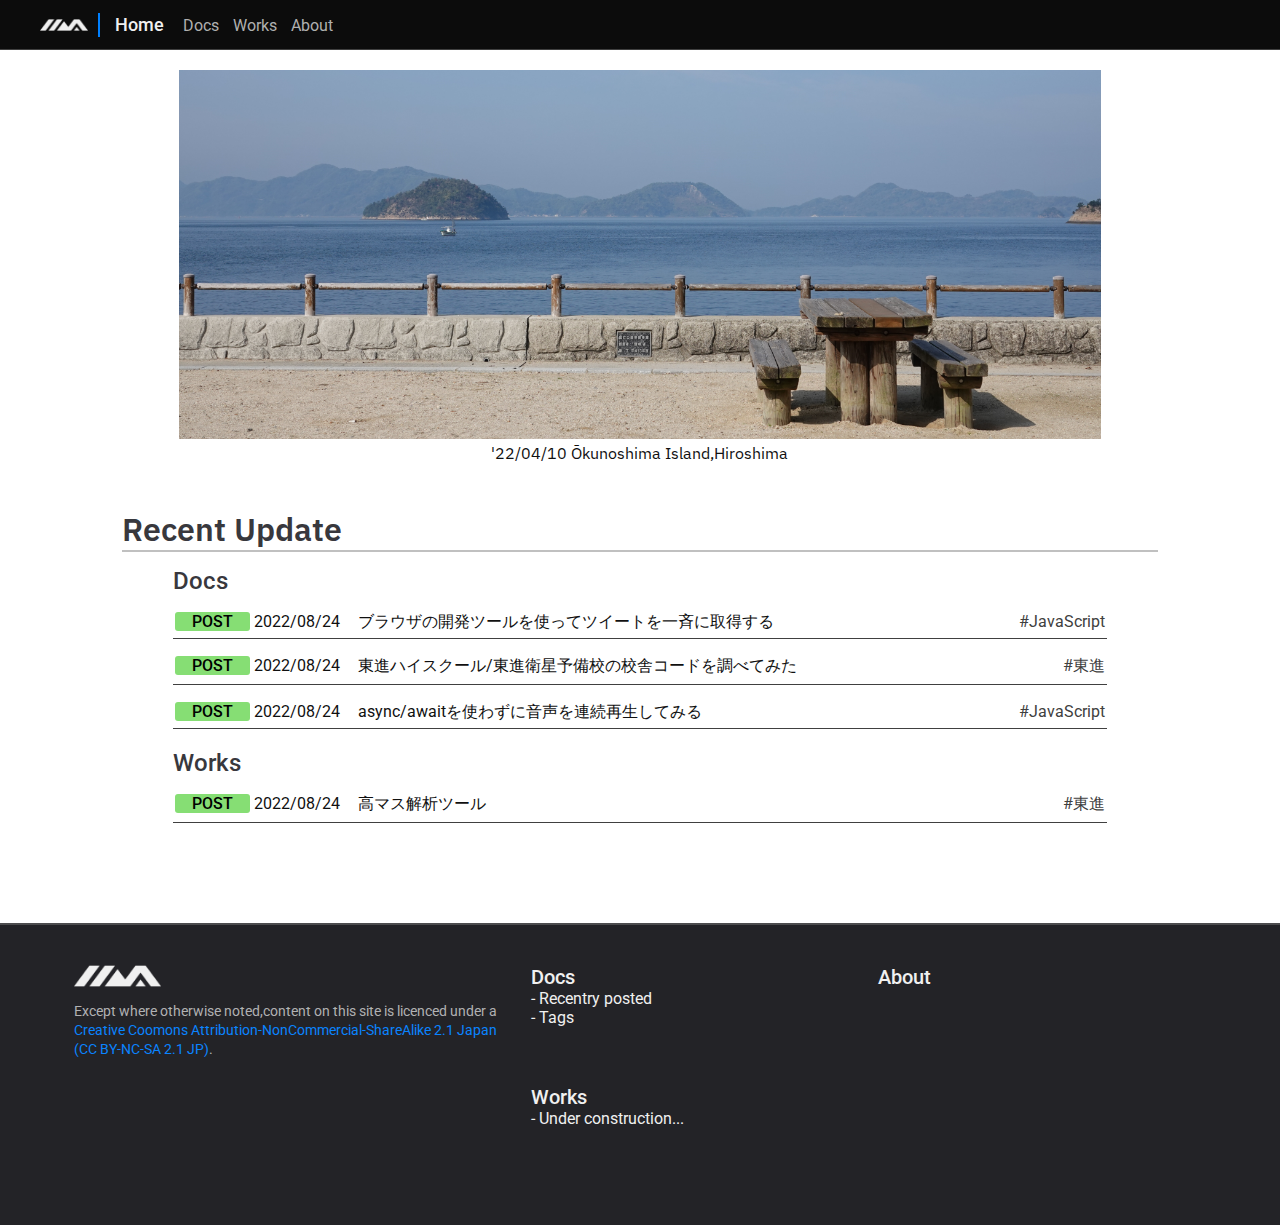
==== index.html @ caaeed4a "Add files via upload" ====
<!DOCTYPE html>
<html lang="ja-jp">
  <head>
    <meta charset="utf-8">
    <meta name="viewport" content="width=device-width, initial-scale=1.0">
    <title>Home</title>
    <link rel="stylesheet" href="library/style_common.css">
    <link rel="apple-touch-icon" href="library/images/favicon/favicon144.png">
    <link rel="icon" href="library/images/favicon/favicon32.png">
    <script src="library/script_common.js"></script>
    <script src="library/script_index.js"></script>
  </head>
  <body onload="common();dispUpdate()">
    <div class="gnav">
      <a href="index.html">
        <img class="gnav_logo" src="library/images/logo_dark.png">
      </a>
      <div class="gnav_border"></div>
      <div id="gnav_menu">
        <span class="gnav_current">Home</span>
        <a href="document_index.html"><span class="gnav_menu_item">Docs</span></a>
        <a href="works_index.html"><span class="gnav_menu_item">Works</span></a>
        <a href="about.html"><span class="gnav_menu_item">About</span></a>
      </div>
    </div>
    <div class="gnav_sp">
      <a href="index.html">
        <img class="gnav_logo_sp" src="library/images/logo_dark.png">
      </a>
      <span class="gnav_current_sp">Home</span>
      <input type="checkbox" id="gnav_menu_input_sp">
      <label class="gnav_menu_label_sp" for="gnav_menu_input_sp"></label>
      <label id="gnav_menu_sp_wrapper" for="gnav_menu_input_sp"></label>
      <div id="gnav_menu_sp">
        <div class="gnav_menu_item_sp"><a href="index.html"><span>Home</span></a></div>
        <div class="gnav_menu_item_sp"><a href="document_index.html"><span>Docs</span></a></div>
        <div class="gnav_menu_item_sp"><a href="works_index.html"><span>Works</span></a></div>
        <div class="gnav_menu_item_sp"><a href="about.html"><span>About</span></a></div>
      </div>
    </div>
    <div class="gnav_bottom"></div>
    <div class="index_head">
      <div class="index_title_img">
        <img src="library/images/top.png">
        <span>'22/04/10 Ōkunoshima Island,Hiroshima</span>
      </div>
    </div>
    <div class="cmain">
      <div class="index_update">
        <h3>Recent Update</h3>
        <div class="index_update_table">
          <h4>Docs</h4>
          <div id="index_update_docs">
          </div>
          <h4>Works</h4>
          <div id="index_update_works">
          </div>
        </div>
      </div>
    </div>
    <div class="gfoot">
      <div class="gfoot_inner">
        <div class="gfoot_left">
          <a href="index.html"><img class="gfoot_logo" src="library/images/logo_dark.png"></a><br>
          <span class="gfoot_rights">Except where otherwise noted,content on this site is licenced under a <a href='https://creativecommons.org/licenses/by-nc-sa/2.1/jp/' target='_blank' rel='noopener noreferrer'>Creative Coomons Attribution-NonCommercial-ShareAlike 2.1 Japan (CC BY-NC-SA 2.1 JP)</a>.</span>
        </div>
        <div class="gfoot_center">
          <div class="gfoot_upper">
            <span class="gfoot_menutitle"><a href="document_index.html">Docs</a></span><br>
            <span class="gfoot_menucontent">- Recentry posted</span><br>
            <span class="gfoot_menucontent">- Tags</span>
          </div>
          <div class="gfoot_lower">
            <span class="gfoot_menutitle"><a href="works_index.html">Works</a></span><br>
            <span class="gfoot_menucontent">- Under construction...</span>
          </div>
        </div>
        <div class="gfoot_right">
          <div class="gfoot_upper">
            <span class="gfoot_menutitle"><a href="about.html">About</a></span><br>
          </div>
          <div class="gfoot_lower">
          </div>
        </div>
      </div>
    </div>
  </body>
</html>
---- library/style_common.css ----
/*
 * gnav:global_nav
 * lnav:local_nav
 * cmain:main_contents
 * ahead:article header
 * dmain:article main contents
 */
@import url('https://fonts.googleapis.com/css2?family=Roboto:wght@400;500&display=swap');
@import url('https://fonts.googleapis.com/css2?family=IBM+Plex+Sans:ital,wght@1,300&display=swap');
:root{
  --d18181alffffff: #ffffff;
  --dffffffl38383d: #38383d;
  --d303030ld0d0d0: #d0d0d0;
  --db0b0b0l404040: #404040;
  --de0e0e0l202020: #202020;
  --df0f0f0l101010: #101010;
  --dffffffl000000: #000000;
  --d404040lc0c0c0: #c0c0c0;
  --d232327lf9f9fa: #f9f9fa;
  --db1b1b3l38383d: #38383d;
  --d939395l737373: #737373;
  --d75aeffl0074e8: #0074e8;
  --d709affl003eaa: #003eaa;
  --d86de74l058b00: #058b00;
  --dff7de9ldd00a9: #dd00a9;
  --db98effl8000d7: #8000d7;
  --dffb3d2la4000f: #a4000f;
  --d4b2f36lfbf2f5: #fbf2f5;
  --d743e4dlf8d5db: #f8d5db;
  --dff3b6bld70022: #d70022;
  --d42381elfffbd6: #fffbd6;
  --dfce2a1l715100: #715100;
  --d56562elf4e89a: #f4e89a;
  --dd7b600lbe9b00: #be9b00;
}
@media (prefers-color-scheme: dark) {
  :root {
    --d18181alffffff: #18181a;
    --dffffffl38383d: #ffffff;
    --d303030ld0d0d0: #303030;
    --db0b0b0l404040: #b0b0b0;
    --de0e0e0l202020: #e0e0e0;
    --df0f0f0l101010: #f0f0f0;
    --dffffffl000000: #ffffff;
    --d404040lc0c0c0: #404040;
    --d232327lf9f9fa: #232327;
    --db1b1b3l38383d: #b1b1b3;
    --d939395l737373: #939395;
    --d75aeffl0074e8: #75aeff;
    --d709affl003eaa: #709aff;
    --d86de74l058b00: #86de74;
    --dff7de9ldd00a9: #ff7de9;
    --db98effl8000d7: #db98ef;
    --dffb3d2la4000f: #ffb3d2;
    --d4b2f36lfbf2f5: #4b2f36;
    --d743e4dlf8d5db: #743e4d;
    --dff3b6bld70022: #ff3b6b;
    --d42381elfffbd6: #42381e;
    --dfce2a1l715100: #fce2a1;
    --d56562elf4e89a: #56562e;
    --dd7b600lbe9b00: #d7b600;
  }
}
body{
  background-color: var(--d18181alffffff);
  color: var(--dffffffl38383d);
  font-family: 'Roboto','Hiragino Kaku Gothic ProN','Meiryo',sans-serif;
  margin: 0;
  padding: 0;
}
a{
  color: #0a84ff;
  text-decoration: none;
}
del {
  color: var(--de0e0e0l202020);
  margin: 0 4px;
}
p{
  line-height: 28px;
  margin: 2px 0 10px 0;
}
h4{
  font-size: 24px;
  font-weight: 500;
  margin: 5px 0 0 0;
  padding: 10px 0 0 0;
}
h3{
  border-bottom: 2px solid var(--d404040lc0c0c0);
  font-size: 28px;
  font-weight: normal;
  margin: 25px 0 5px 0;
}
iframe{
  background-color: var(--d232327lf9f9fa);
  border: 1px solid var(--d404040lc0c0c0);
  height: 200px;
  overflow: auto;
  width: 100%;
}
input[type='button']{
  background-color: var(--d232327lf9f9fa);
  border: 2px solid #0a84ff;
  border-radius: 4px;
  color: var(--df0f0f0l101010);
  font-size: 16px;
  margin: 2px;
}
input[type='text']{
  background-color: var(--d232327lf9f9fa);
  border: none;
  border-bottom: 2px solid #0a84ff;
  color: var(--df0f0f0l101010);
  font-size: 16px;
  height: 30px;
  margin: 6px 4px 4px 4px;
  min-width: 200px;
  padding: 0;
}
sup{
  color: var(--db0b0b0l404040);
  line-height: 0.75;
}
table{
  border: 1px solid #000000;
  border-collapse: collapse;
  margin: 0;
  padding: 0;
  width: 100%;
}
textarea{
  background-color: var(--d232327lf9f9fa);
  border: 1px solid #0a84ff;
  color: #f0f0f0;
  font-size: 16px;
}
select{
  background-color: var(--d232327lf9f9fa);
  border: none;
  border-bottom: 1px solid #0a84ff;
  color: #f0f0f0;
  font-size: 16px;
  height: 30px;
  margin: 6px 4px 4px 4px;
  min-width: 200px;
}
pre{
  background-color: var(--d232327lf9f9fa);
  border: 1px solid #38383d;
  margin: 2px 0 10px 0;
  overflow: auto;
  padding: 8px;
}
code{
  color: var(--db1b1b3l38383d);
  font-family: 'Menlo','Consolas','Courier','Courier New';
}
th{
  border-bottom: 1px solid #0080ff;
  background-color: #000000;
  color: #ffffff;
  font-weight: normal;
  margin: 0;
  padding: 0 5px;
}
td{
  margin: 0;
  padding: 0 5px;
/*white-space: nowrap;*/
  word-break: break-all;
}
.text_warn{
  color: #ff3b6b;
}
.hidden{
  display: none;
}
.no_scroll{
  overflow-y: hidden;
}
.td_light{
  background-color: var(--d303030ld0d0d0);
}
.gnav{
  align-items: center;
  background-color: #0c0c0c;
  display:flex;
  height: 49px;
  width: 100%;
}
.gnav > a{
  display: flex;
  height: 100%;
  text-decoration: none;
}
.gnav_sp{
  display: none;
}
.gnav_border{
  background-color: #0080ff;
  height: 24px;
  width: 2px;
}
.gnav_bottom{
  background-color: #404040;
  width: 100%;
  height: 1px;
}
.gnav_current{
  color: #f0f0f0;
  font-size: 18px;
  font-weight:500;
  margin: auto;
  padding: 0 10px 0 5px;
}
.gnav_current > a{
  color: inherit;
}
.gnav_current_sp > a{
  color: inherit;
}
.gnav_logo{
  height: 12px;
  margin: auto;
  padding: 12px 10px 12px 40px;
}
#gnav_menu{
  font-size: 16px;
  padding-left: 10px;
}
.gnav_menu_item{
  color: #b0b0b0;
  font-size: 16px;
  text-decoration: none !important;
  margin: 0 5px;
}
.gnav_menu_item:hover{
  border-bottom: 2px solid #4e4e52;
}
.gfoot{
  background-color: #232327;
  border-top: 2px solid #4c4c4e;
  color: #f0f0f0;
  margin-top: 100px;
  min-height: 300px;
  width: 100%;
}
.gfoot_inner{
  display: flex;
  margin: 40px 5% 20px 5%;
  width: 90%;
}
.gfoot_left{
  display: block;
  margin: 0 10px;
  min-height: 240px;
  width: 40%;
}
.gfoot_center{
  display: block;
  margin: 0 10px;
  min-height: 240px;
  width: 30%;
}
.gfoot_right{
  margin: 0 10px;
  min-height: 240px;
  width: 30%;
}
.gfoot_upper{
  height: 50%;
}
.gfoot_lower{
  height: 50%;
}
.gfoot_logo{
  margin-bottom: 10px;
  width: 20%;
}
.gfoot_menutitle{
  font-size: 20px;
  font-weight: 500;
}
.gfoot_menutitle > a{
  color: inherit;
}
.gfoot_gfoot_menucontent{
  font-size: 14px;
}
.gfoot_rights{
  color: #b1b1b3;
  font-size: 14px;
}
.lnav{
  align-items: center;
  display:flex;
  height: 39px;
  width: 100%;
}
#lnav_menu{
  font-size: 16px;
  padding-left: 40px;
}
.lnav_menu_item{
  align-items: center;
  background-color: #404040;
  border: 1px solid #808080;
  border-radius: 12px;
  color: #ffffff;
  display: inline-flex;
  font-size: 16px;
  height: 24px;
  margin: 0 5px 0 0;
  padding: 0 10px;
}
.lnav_selected{
  background-color: #ffffff;
  border: 1px solid #ffffff;
  color: #000000;
}
.cmain{
  display: block;
  padding-left: 5%;
  padding-right: 5%;
  width: 90%;
}
.cmain_border{
  background-color: #0080ff;
  height: 1px;
  margin: 10px 0;
  width: 100%;
}
.ahead{
  align-items: flex-end;
  display: block;
  margin-top: 20px;
}
#chead_title{
  display: block;
  font-size: 40px;
  line-height: 1.1;
}
#chead_description{
  color: #878789;
  display: block;
  font-size: 20px;
}
#ahead_updated{
  color: #878789;
  font-size: 16px;
}
#cmain{
  display: block;
  padding-left: 2.5%;
  padding-right: 2.5%;
  width: 95%;
}
.index_head{
  display: block;
  padding-left: 5%;
  padding-right: 5%;
  width: 90%;
}
.index_title_img{
  padding: 20px 0;
}
.index_title_img > img{
  padding: 0 10%;
  width: 80%;
}
.index_title_img > span{
  color: var(--df0f0f0l101010);
  display: inline-block;
  font-family: 'IBM Plex Sans';
  font-size: 16px;
  padding: 0 10%;
  text-align: center;
  width: 80%;
}
.index_update{
  padding: 0 5%;
  width: 90%;
}
.index_update_table{
  padding: 0 5%;
  width: 90%;
}
.index_update_tr{
  display: table;
  border-bottom: 1px solid #404040;
  height: 20px;
  padding: 5px 0;
  margin: 10px 0;
  width: 100%;
}
.index_update_tr > a > span{
  display: inline-block;
}
.index_update_td0,.index_update_td9{
  background-color: #86de74;
  border-radius: 3px;
  color: #000;
  font-weight: 500;
  margin: 2px;
  text-align: center;
  width: 75px;
}
.index_update_td1{
  color: var(--df0f0f0l101010);
  margin: 2px;
  width: 100px;
}
.index_update_td2{
  color: var(--df0f0f0l101010);
  margin: 2px;
  line-height: 1.2;
}
.index_update_td3{
  color: var(--db0b0b0l404040);
  float: right;
  margin: 2px;
}
.index_update > h3{
  font-family: 'IBM Plex Sans';
  font-size: 32px;
  font-weight: 600;
}
.dmain > p{
  font-size: 16px;
  line-height: 1.25;
}
.dmain_img{
  text-align: center;
  width: 100%;
}
.dmain_img > img{
  max-height: 400px;
  max-width: 50%;
}
.dmain_img > sup{
  color: var(--dffffffl000000;);
}
.dmain_table{
  margin: 0 15%;
  width: 70%;
}
.code_prev_comment{
  color: var(--d939395l737373);
  font-style: italic;
}
.code_prev_bl{
  color: var(--d75aeffl0074e8);
}
.code_prev_db{
  color: var(--d709affl003eaa);
}
.code_prev_gr{
  color: var(--d86de74l058b00);
}
.code_prev_pi{
  color: var(--dff7de9ldd00a9);
}
.code_prev_pu{
  color: var(--db98effl8000d7);
}
.code_prev_matched{
  background-color: #4e4b1e;
  text-decoration: underline;
  text-decoration-color: #be9b00;
  text-underline-offset: 3px;
}
.info_CC{
  background-color: var(--d232327lf9f9fa);
  border: 1px solid #4c4c4e;
  border-left: 4px solid #0080ff;
  border-radius: 4px;
  padding: 10px;

}
.info_notice{
  background-color: var(--d232327lf9f9fa);
  border: 1px solid #4c4c4e;
  border-left: 4px solid #0080ff;
  border-radius: 4px;
  padding: 10px;
}
.info_warn{
  color: var(--dfce2a1l715100);
  background-color: var(--d42381elfffbd6);
  border: 1px solid var(--d56562elf4e89a);
  border-left: 4px solid var(--dd7b600lbe9b00);
  border-radius: 4px;
  padding: 10px;
}
.info_warn2{
  color: var(--dffb3d2la4000f);
  background-color: var(--d4b2f36lfbf2f5);
  border: 1px solid var(--d743e4dlf8d5db);
  border-left: 4px solid var(--dff3b6bld70022);
  border-radius: 4px;
  padding: 10px;
}
@media (max-width: 1200px){
  .dmain_table{
    width: 80%;
    margin: 0 10%;
    overflow: auto;
  }
  .index_title_img > img{
    width: 90%;
    padding: 0 5%;
  }
  .index_title_img > span{
    width: 90%;
    padding: 0 5%;
  }
  .index_update{
    width: 90%;
    padding: 0 5%;
  }
  .index_update_td2{
    display: block !important;
    font-size: 18px;
  }
  .index_update_td9{
    display: none !important;
  }
}
@media (max-width: 600px){
  h3{
    font-size: 24px;
  }
  h4{
    font-size: 20px;
  }
  td{
/*
    word-break: unset;
    word-wrap: unset;
*/
  }
  .gnav{
    display: none;
  }
  .gnav_sp{
    align-items: center;
    background-color: #0c0c0c;
    display: flex;
    height: 49px;
    width: 100%;
  }
  .gnav_sp > a{
    position: absolute;
    display: flex;
    text-decoration: none;
  }
  .gnav_current_sp{
    text-align: center;
    font-size: 18px;
    color: #f0f0f0;
    width: 100%;
  }
  .gnav_logo_sp{
    height: 12px;
    padding: 12px 0 12px 12px;
    margin: auto;
  }
  #gnav_menu_sp{
    display: none;
  }
  #gnav_menu_input_sp{
    display: none;
  }
  #gnav_menu_sp_wrapper{
    display: none;
  }
  .gnav_menu_sp_visible{
    display: block !important;
    position: absolute;
    width: 100%;
    top: 50px;
    left: 0px;
    background-color: #0c0c0c;
    border-bottom: 1px solid #404040;
  }
  .gnav_menu_sp_wrapper_visible{
    display: block !important;
    position: absolute;
    width: 100%;
    height: 100%;
    top: 50px;
    left: 0px;
    background-color: #000000;
    opacity: 0.5;
  }
  .gnav_menu_label_sp{
    position: absolute;
    left: calc(100% - 37px);
    width: 24px;
    height: 24px;
    background-image: url('images/nav_sp.png');
    background-size: cover;
  }
  .gnav_menu_item_sp{
    color: #f0f0f0;
    height: 50px;
    border-bottom: 1px solid #202020;
  }
  .gnav_menu_item_sp > a > span{
    display: block;
    font-size: 18px;
    height: 18px;
    padding: 16px;
    color: #f0f0f0;
  }
  .gfoot{
    width: 100%;
    margin-top: 100px;
    border-top: 2px solid #4c4c4e;
    background-color: #232327;
    min-height: unset;
    color: #f0f0f0;
  }
  .gfoot_inner{
    display: block;
    width: 90%;
    margin: 40px 5% 0 5%;
  }
  .gfoot_left{
    margin: 0;
    display: block;
    width: 100%;
    min-height: unset;
    padding-bottom: 10px;
  }
  .gfoot_center{
    display: none;
  }
  .gfoot_right{
    display: none;
  }
  #chead_title{
    font-size: 30px;
  }
  .index_head{
    width: 100%;
    display: block;
    padding: 0;
  }
  .index_title_img{
    padding: 0 0 20px 0;
  }
  .index_title_img > img{
    width: 100%;
    padding: 0;
  }
  .index_title_img > span{
    width: 100%;
    padding: 0;
  }
  .index_update{
    width: 100%;
    padding: 0;
  }
  .index_update_td2{
    display: block !important;
    font-size: 20px;
  }
  .dmain_img > img{
    max-width: 90%;
  }
  .dmain_table{
    width: 90%;
    margin: 0 5%;
    overflow: auto;
  }
}
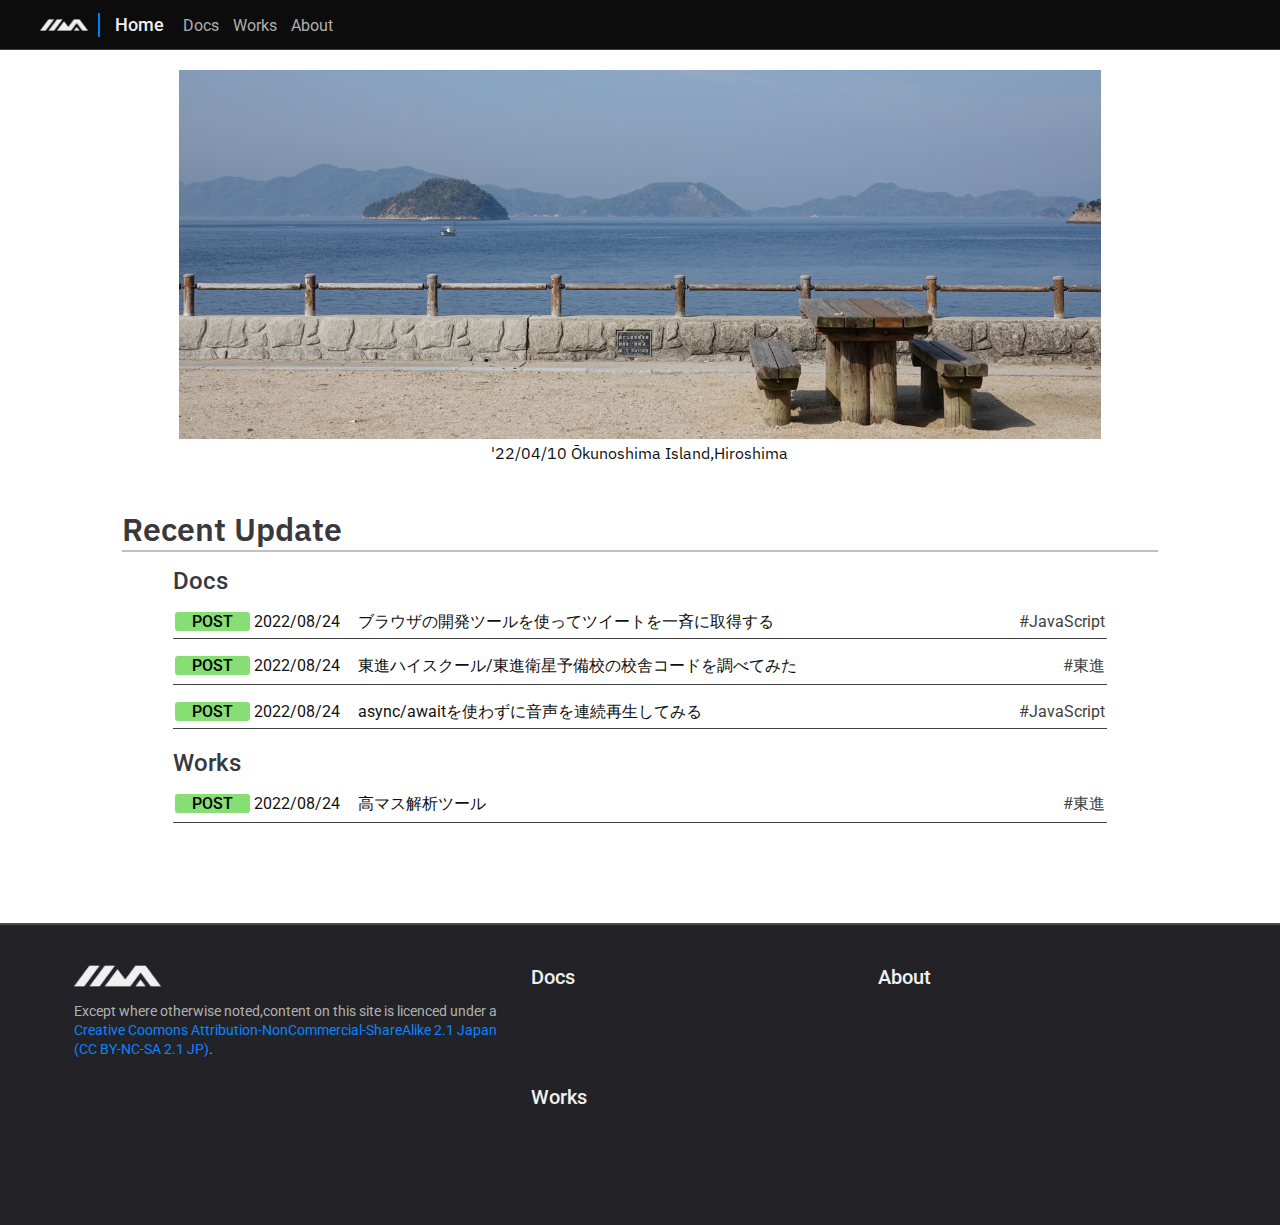
==== commit 274b1b41: "Update index.html" ====
--- a/index.html
+++ b/index.html
@@ -67,12 +67,9 @@
         <div class="gfoot_center">
           <div class="gfoot_upper">
             <span class="gfoot_menutitle"><a href="document_index.html">Docs</a></span><br>
-            <span class="gfoot_menucontent">- Recentry posted</span><br>
-            <span class="gfoot_menucontent">- Tags</span>
           </div>
           <div class="gfoot_lower">
             <span class="gfoot_menutitle"><a href="works_index.html">Works</a></span><br>
-            <span class="gfoot_menucontent">- Under construction...</span>
           </div>
         </div>
         <div class="gfoot_right">
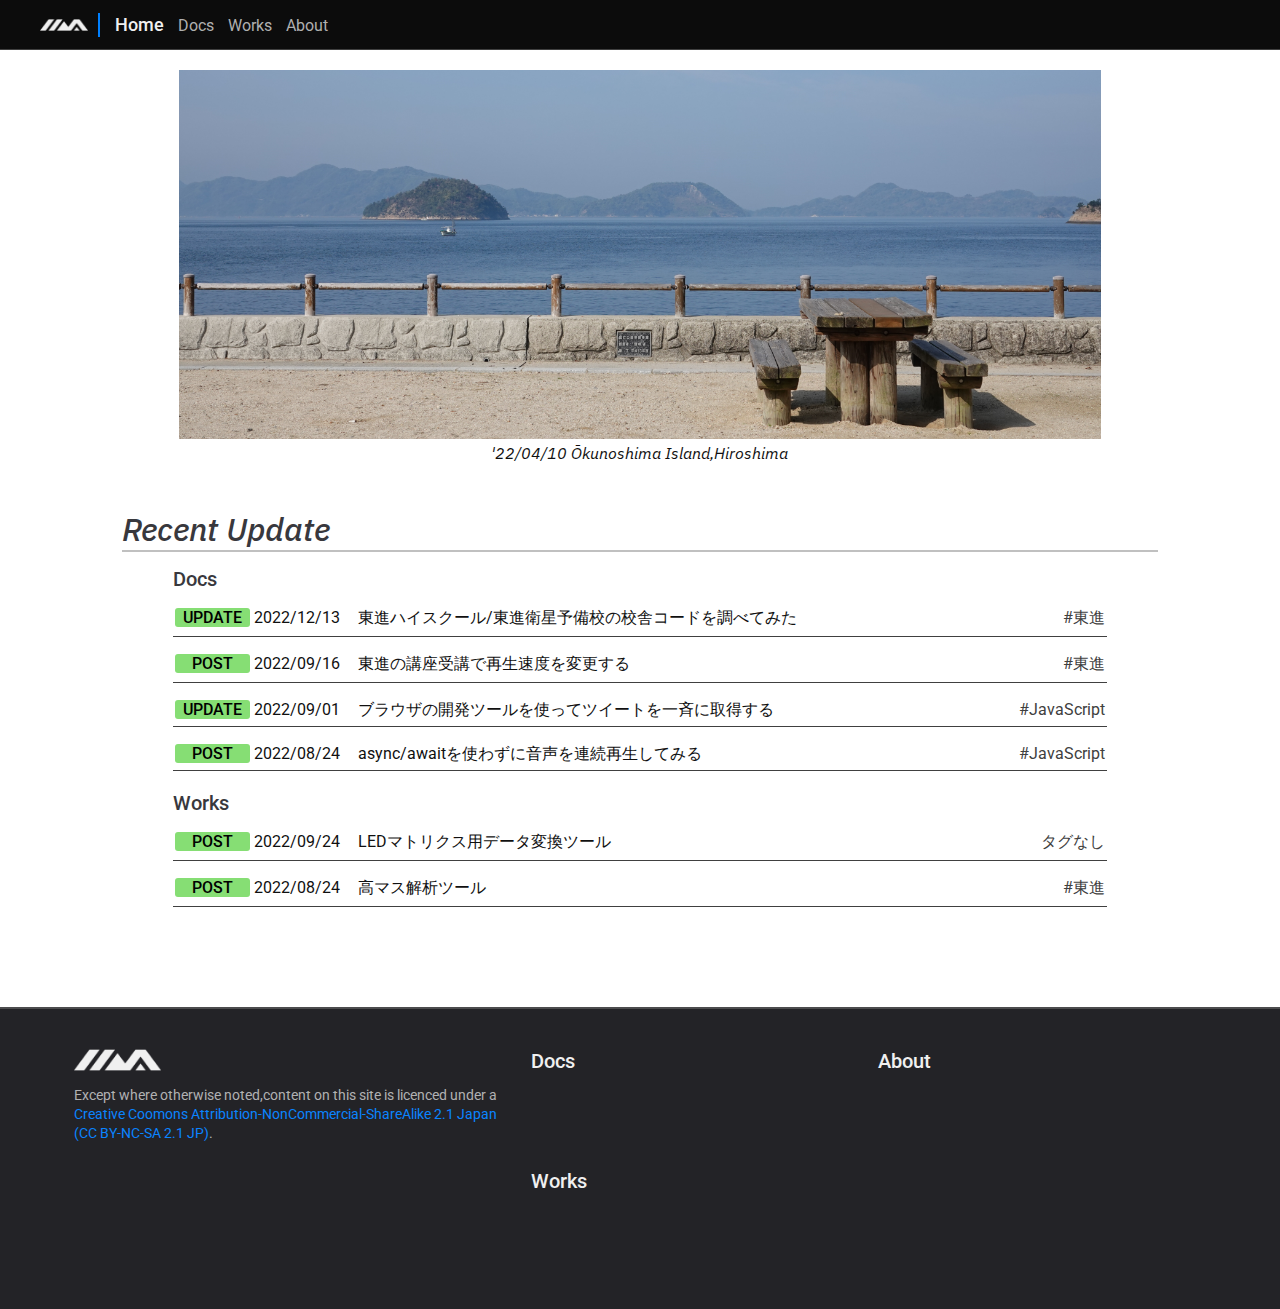
==== commit 636d3f94: "Add files via upload" ====
--- a/index.html
+++ b/index.html
@@ -3,6 +3,12 @@
   <head>
     <meta charset="utf-8">
     <meta name="viewport" content="width=device-width, initial-scale=1.0">
+    <meta property="og:title" content="Home - vsvw.github.io">
+    <meta property="og:type" content="website">
+    <meta property="og:image" content="https://vsvw.github.io/library/images/OGP/Card_Main.png">
+    <meta name="twitter:card" content="summary_large_image">
+    <meta name="twitter:title" content="Home - vsvw.github.io">
+    <meta name="twitter:image" content="https://vsvw.github.io/library/images/OGP/Card_Main.png">
     <title>Home</title>
     <link rel="stylesheet" href="library/style_common.css">
     <link rel="apple-touch-icon" href="library/images/favicon/favicon144.png">
--- a/library/style_common.css
+++ b/library/style_common.css
@@ -1,3 +1,8 @@
+/*
+ * style_common.css
+ * date: 2022-01-17
+ * (c)2022 vsvw All Rights Reserved.
+ */
 /*
  * gnav:global_nav
  * lnav:local_nav
@@ -32,6 +37,11 @@
   --dfce2a1l715100: #715100;
   --d56562elf4e89a: #f4e89a;
   --dd7b600lbe9b00: #be9b00;
+  --d4e4e52lbebec0: #bebec0;
+  --db9b9bal38383a: #38383a;
+  --d0c0c0dlf9f9fa: #f9f9fa;
+  --d2e2e32lffffff: #ffffff;
+  --d38383dle0e0e0: #e0e0e0;
 }
 @media (prefers-color-scheme: dark) {
   :root {
@@ -59,14 +69,23 @@
     --dfce2a1l715100: #fce2a1;
     --d56562elf4e89a: #56562e;
     --dd7b600lbe9b00: #d7b600;
-  }
+    --d4e4e52lbebec0: #4e4e52;
+    --db9b9bal38383a: #b9b9ba;
+    --d0c0c0dlf9f9fa: #0c0c0d;
+    --d2e2e32lffffff: #2e2e32;
+    --d38383dle0e0e0: #38383d;
+  }
+}
+html{
+  overflow: auto;
 }
 body{
   background-color: var(--d18181alffffff);
   color: var(--dffffffl38383d);
-  font-family: 'Roboto','Hiragino Kaku Gothic ProN','Meiryo',sans-serif;
+  font-family: 'Roboto','San Francisco','Hiragino Kaku Gothic ProN','Meiryo',sans-serif;
   margin: 0;
   padding: 0;
+  -webkit-text-size-adjust: 100%;
 }
 a{
   color: #0a84ff;
@@ -81,9 +100,9 @@
   margin: 2px 0 10px 0;
 }
 h4{
-  font-size: 24px;
+  font-size: 20px;
   font-weight: 500;
-  margin: 5px 0 0 0;
+  margin: 5px 0 5px 0;
   padding: 10px 0 0 0;
 }
 h3{
@@ -100,14 +119,170 @@
   width: 100%;
 }
 input[type='button']{
-  background-color: var(--d232327lf9f9fa);
+  -webkit-appearance: none;
+  background-color: var(--d0c0c0dlf9f9fa);
   border: 2px solid #0a84ff;
   border-radius: 4px;
   color: var(--df0f0f0l101010);
   font-size: 16px;
   margin: 2px;
+  min-width: 75px;
+  padding: 3px;
+}
+input[type='button']:hover{
+  background-color: var(--d232327lf9f9fa);
+  color: var(--db9b9bal38383a);
+}
+input[type='button']:disabled{
+  border: 2px solid var(--d4e4e52lbebec0);
+  color: var(--db9b9bal38383a);
+}
+input[type='checkbox']{
+  display:none;
+}
+input[type='radio']{
+  display:none;
+}
+.dummy_checkbox{
+  box-sizing: border-box;
+  cursor: pointer;
+  display: inline-block;
+  padding: 5px 30px;
+  position: relative;
+  width: auto;
+}
+.dummy_checkbox::before{
+  background: var(--d232327lf9f9fa);;
+  border: 2px solid var(--d4e4e52lbebec0);
+  border-radius: 2px;
+  content: '';
+  display: block;
+  height: 16px;
+  left: 5px;
+  margin-top: -8px;
+  position: absolute;
+  top: 40%;
+  width: 16px;
+}
+.dummy_checkbox::after{
+  border-right: 3px solid var(--d18181alffffff);
+  border-bottom: 3px solid var(--d18181alffffff);
+  content: '';
+  display: block;
+  height: 11px;
+  left: 10px;
+  margin-top: -7px;
+  opacity: 0;
+  position: absolute;
+  top: 40%;
+  transform: rotate(45deg);
+  width: 7px;
+}
+input[type='checkbox']:checked + .dummy_checkbox::before{
+  background: #0084ff;
+  border: 2px solid #0084ff;
+}
+input[type='checkbox']:disabled + .dummy_checkbox::before{
+  background: none;
+  border: 2px solid var(--db0b0b0l404040) !important;
+}
+input[type='checkbox']:disabled:checked + .dummy_checkbox::before{
+  background: var(--db0b0b0l404040) !important;
+  border: 2px solid var(--db0b0b0l404040) !important;
+}
+input[type='checkbox']:disabled + .dummy_checkbox{
+  color: var(--db0b0b0l404040) !important;
+}
+input[type='checkbox']:checked + .dummy_checkbox::after{
+  opacity: 1;
+}
+input[type='radio']:checked + .dummy_checkbox::before{
+  background: #0084ff;
+  border: 2px solid #0084ff;
+}
+input[type='radio']:disabled + .dummy_checkbox::before{
+  background: none;
+  border: 2px solid var(--db0b0b0l404040) !important;
+}
+input[type='radio']:disabled:checked + .dummy_checkbox::before{
+  background: var(--db0b0b0l404040) !important;
+  border: 2px solid var(--db0b0b0l404040) !important;
+}
+input[type='radio']:disabled + .dummy_checkbox{
+  color: var(--db0b0b0l404040) !important;
+}
+input[type='radio']:checked + .dummy_checkbox::after{
+  opacity: 1;
+}
+input[type='color']{
+  background-color: var(--d232327lf9f9fa);
+  border: none;
+  border-radius: 4px;
+  color: var(--df0f0f0l101010);
+  font-size: 16px;
+  height: 30px;
+  margin: 2px;
+  width: 30px;
+}
+input[type='file']{
+  display:none;
+}
+.dummy_file{
+  background-color: var(--d0c0c0dlf9f9fa);
+  border: 2px solid #0a84ff;
+  border-radius: 4px;
+  color: var(--df0f0f0l101010);
+  font-size: 16px;
+  margin: 2px;
+  padding: 3px;
+}
+.dummy_file:hover{
+  background-color: var(--d232327lf9f9fa);
+  color: var(--db9b9bal38383a);
+}
+input[type="range"]{
+  -webkit-appearance: none;
+  height: 4px;
+  background-color: var(--d404040lc0c0c0);
+  border-radius: 0px;
+  margin: 16px 0;
+  min-width: 200px;
+}
+input[type="range"]::-webkit-slider-thumb {
+  -webkit-appearance: none;
+  height: 24px;
+  width: 24px;
+  background: #0a84ff;
+  border-radius: 50%;
+  cursor: pointer;
+}
+input[type="range"]::-moz-range-thumb {
+  -webkit-appearance: none;
+  height: 24px;
+  width: 24px;
+  background: #0a84ff;
+  border-radius: 50%;
+  cursor: pointer;
+}
+input[type="range"]:disabled::-webkit-slider-thumb {
+  -webkit-appearance: none;
+  height: 24px;
+  width: 24px;
+  background: var(--db0b0b0l404040);
+  border-radius: 50%;
+  cursor: pointer;
+}
+input[type="range"]:disabled::-moz-range-thumb {
+  -webkit-appearance: none;
+  height: 24px;
+  width: 24px;
+  background: var(--db0b0b0l404040);
+  border-radius: 50%;
+  cursor: pointer;
 }
 input[type='text']{
+  -webkit-appearance: none;
+  -webkit-border-radius: 0;
   background-color: var(--d232327lf9f9fa);
   border: none;
   border-bottom: 2px solid #0a84ff;
@@ -118,28 +293,53 @@
   min-width: 200px;
   padding: 0;
 }
+input[type='number']{
+  -webkit-appearance: none;
+  -webkit-border-radius: 0;
+  background-color: var(--d232327lf9f9fa);
+  border: none;
+  border-bottom: 2px solid #0a84ff;
+  color: var(--df0f0f0l101010);
+  font-size: 16px;
+  height: 30px;
+  margin: 6px 4px 4px 4px;
+  min-width: 200px;
+  padding: 0;
+}
+sub{
+  color: var(--db0b0b0l404040);
+  line-height: 0.75;
+}
 sup{
   color: var(--db0b0b0l404040);
   line-height: 0.75;
 }
 table{
-  border: 1px solid #000000;
   border-collapse: collapse;
+  display: block;
   margin: 0;
   padding: 0;
   width: 100%;
 }
+tbody{
+  border: 1px solid #000000;
+}
 textarea{
   background-color: var(--d232327lf9f9fa);
   border: 1px solid #0a84ff;
-  color: #f0f0f0;
-  font-size: 16px;
+  border-radius: 4px;
+  color: var(--df0f0f0l101010);
+  font-size: 16px;
+  margin: 2px;
+  padding: 3px;
+  width: 80%;
 }
 select{
+  -webkit-border-radius: 0;
   background-color: var(--d232327lf9f9fa);
   border: none;
-  border-bottom: 1px solid #0a84ff;
-  color: #f0f0f0;
+  border-bottom: 2px solid #0a84ff;
+  color: var(--df0f0f0l101010);
   font-size: 16px;
   height: 30px;
   margin: 6px 4px 4px 4px;
@@ -165,9 +365,11 @@
   padding: 0 5px;
 }
 td{
+  background-color: var(--d232327lf9f9fa);
+  border-right: 2px solid var(--d38383dle0e0e0);
   margin: 0;
   padding: 0 5px;
-/*white-space: nowrap;*/
+  white-space: nowrap;
   word-break: break-all;
 }
 .text_warn{
@@ -178,9 +380,10 @@
 }
 .no_scroll{
   overflow-y: hidden;
+  position: relative;
 }
 .td_light{
-  background-color: var(--d303030ld0d0d0);
+  background-color: var(--d2e2e32lffffff);
 }
 .gnav{
   align-items: center;
@@ -212,7 +415,7 @@
   font-size: 18px;
   font-weight:500;
   margin: auto;
-  padding: 0 10px 0 5px;
+  padding: 0 5px;
 }
 .gnav_current > a{
   color: inherit;
@@ -372,8 +575,9 @@
 .index_title_img > span{
   color: var(--df0f0f0l101010);
   display: inline-block;
-  font-family: 'IBM Plex Sans';
-  font-size: 16px;
+  font-family: 'IBM Plex Sans','Roboto','San Francisco',sans-serif;
+  font-size: 16px;
+  font-style: italic;
   padding: 0 10%;
   text-align: center;
   width: 80%;
@@ -422,9 +626,10 @@
   margin: 2px;
 }
 .index_update > h3{
-  font-family: 'IBM Plex Sans';
+  font-family: 'IBM Plex Sans','Roboto','San Francisco',sans-serif;
   font-size: 32px;
-  font-weight: 600;
+  font-style: italic;
+  font-weight: 500;
 }
 .dmain > p{
   font-size: 16px;
@@ -442,8 +647,7 @@
   color: var(--dffffffl000000;);
 }
 .dmain_table{
-  margin: 0 15%;
-  width: 70%;
+  overflow: auto;
 }
 .code_prev_comment{
   color: var(--d939395l737373);
@@ -483,6 +687,7 @@
   border: 1px solid #4c4c4e;
   border-left: 4px solid #0080ff;
   border-radius: 4px;
+  margin: 2px 0 10px 0;
   padding: 10px;
 }
 .info_warn{
@@ -491,6 +696,7 @@
   border: 1px solid var(--d56562elf4e89a);
   border-left: 4px solid var(--dd7b600lbe9b00);
   border-radius: 4px;
+  margin: 2px 0 10px 0;
   padding: 10px;
 }
 .info_warn2{
@@ -499,14 +705,10 @@
   border: 1px solid var(--d743e4dlf8d5db);
   border-left: 4px solid var(--dff3b6bld70022);
   border-radius: 4px;
+  margin: 2px 0 10px 0;
   padding: 10px;
 }
 @media (max-width: 1200px){
-  .dmain_table{
-    width: 80%;
-    margin: 0 10%;
-    overflow: auto;
-  }
   .index_title_img > img{
     width: 90%;
     padding: 0 5%;
@@ -528,6 +730,9 @@
   }
 }
 @media (max-width: 600px){
+  body{
+    font-size: 14px;
+  }
   h3{
     font-size: 24px;
   }
@@ -641,7 +846,7 @@
     display: none;
   }
   #chead_title{
-    font-size: 30px;
+    font-size: 28px;
   }
   .index_head{
     width: 100%;
@@ -670,9 +875,4 @@
   .dmain_img > img{
     max-width: 90%;
   }
-  .dmain_table{
-    width: 90%;
-    margin: 0 5%;
-    overflow: auto;
-  }
-}
+}
